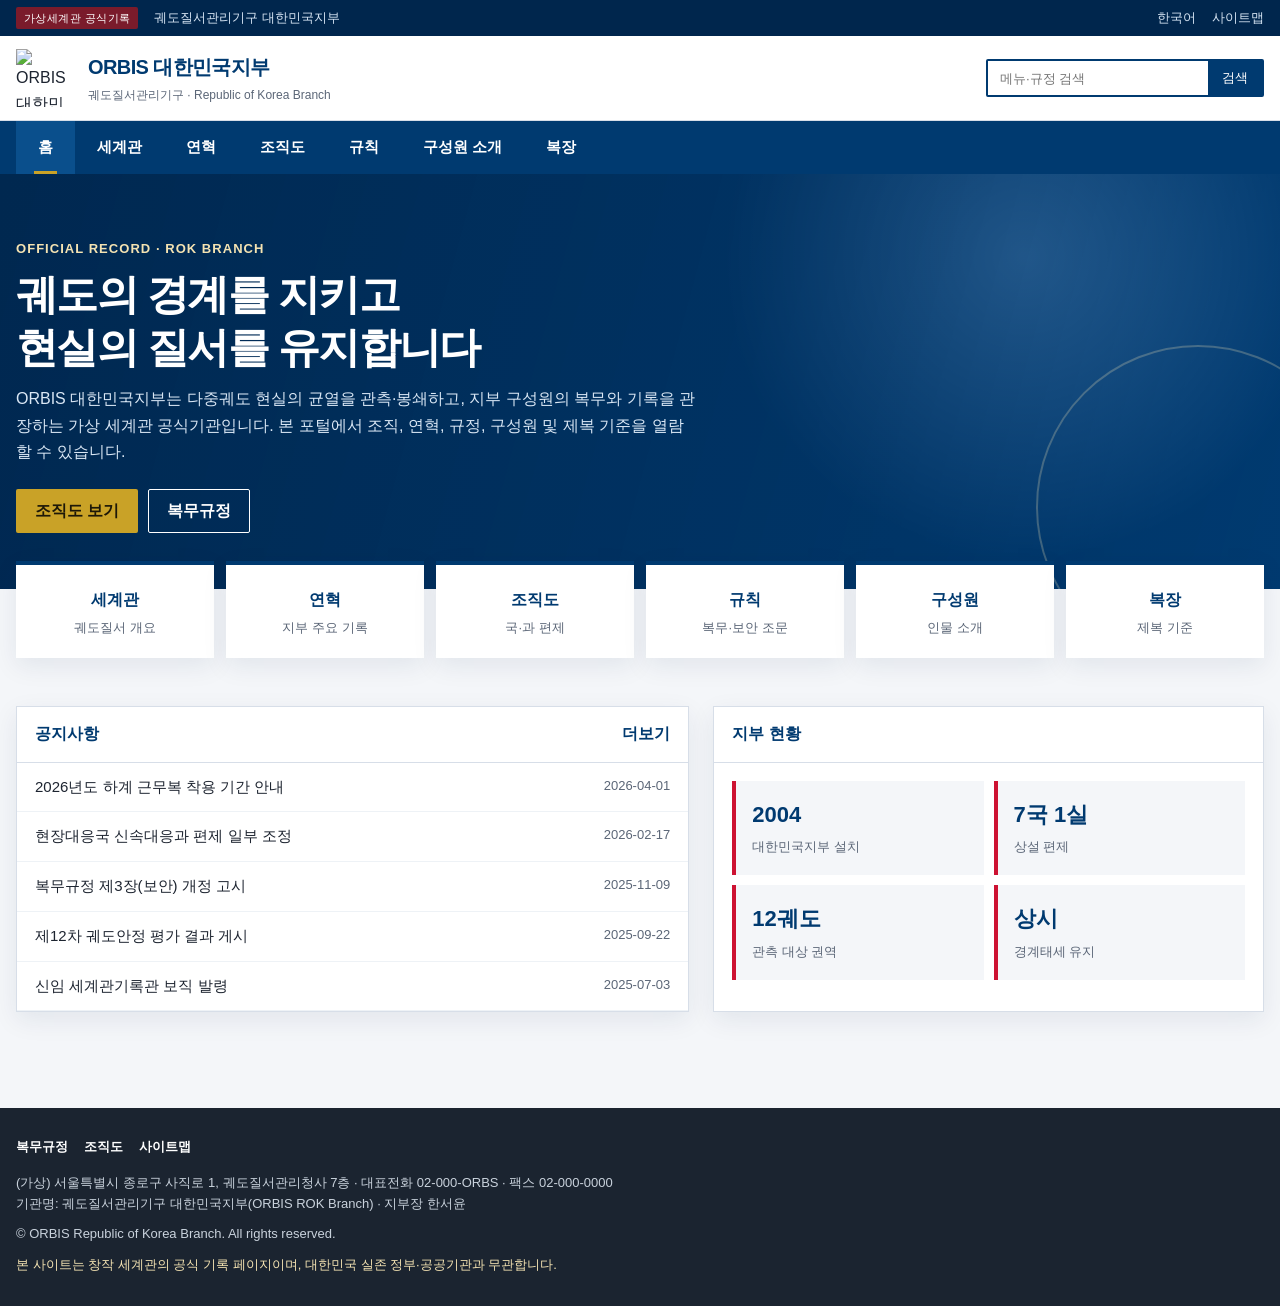
==== index.html @ 55500593 "ORBIS 대한민국지부 공식 포털을 GitHub Pages로 공개할 수 있게 초기 등록한다. Co-authored-by: Cursor <cursoragent@cursor.com>" ====
<!DOCTYPE html>
<html lang="ko">
<head>
  <meta charset="UTF-8">
  <meta name="viewport" content="width=device-width, initial-scale=1">
  <title>ORBIS 대한민국지부</title>
  <meta name="description" content="궤도질서관리기구 대한민국지부 공식 기록 포털">
  <link rel="stylesheet" href="https://cdn.jsdelivr.net/gh/orioncactus/pretendard/dist/web/static/pretendard.css">
  <link rel="stylesheet" href="css/style.css">
  <link rel="icon" href="img/emblem.svg" type="image/svg+xml">
</head>
<body>
  <div id="site-header"></div>
  <main id="content">
    <section class="hero">
      <div class="wrap">
        <p style="margin:0 0 10px;color:#f4e3b2;font-weight:700;letter-spacing:.08em;font-size:13px;">OFFICIAL RECORD · ROK BRANCH</p>
        <h1>궤도의 경계를 지키고<br>현실의 질서를 유지합니다</h1>
        <p>ORBIS 대한민국지부는 다중궤도 현실의 균열을 관측·봉쇄하고, 지부 구성원의 복무와 기록을 관장하는 가상 세계관 공식기관입니다. 본 포털에서 조직, 연혁, 규정, 구성원 및 제복 기준을 열람할 수 있습니다.</p>
        <div class="hero-actions">
          <a class="btn btn-gold" href="org/index.html">조직도 보기</a>
          <a class="btn btn-outline" href="rules/index.html">복무규정</a>
        </div>
      </div>
    </section>

    <div class="wrap">
      <nav class="quick" aria-label="주요 메뉴">
        <a href="world/index.html"><strong>세계관</strong><span>궤도질서 개요</span></a>
        <a href="history/index.html"><strong>연혁</strong><span>지부 주요 기록</span></a>
        <a href="org/index.html"><strong>조직도</strong><span>국·과 편제</span></a>
        <a href="rules/index.html"><strong>규칙</strong><span>복무·보안 조문</span></a>
        <a href="people/index.html"><strong>구성원</strong><span>인물 소개</span></a>
        <a href="uniform/index.html"><strong>복장</strong><span>제복 기준</span></a>
      </nav>
    </div>

    <section class="section">
      <div class="wrap grid-2">
        <article class="card">
          <div class="card-h">공지사항 <a href="history/index.html">더보기</a></div>
          <ul class="list">
            <li><a href="uniform/index.html">2026년도 하계 근무복 착용 기간 안내</a><time>2026-04-01</time></li>
            <li><a href="org/index.html">현장대응국 신속대응과 편제 일부 조정</a><time>2026-02-17</time></li>
            <li><a href="rules/index.html">복무규정 제3장(보안) 개정 고시</a><time>2025-11-09</time></li>
            <li><a href="world/index.html">제12차 궤도안정 평가 결과 게시</a><time>2025-09-22</time></li>
            <li><a href="people/index.html">신임 세계관기록관 보직 발령</a><time>2025-07-03</time></li>
          </ul>
        </article>
        <aside class="card">
          <div class="card-h">지부 현황</div>
          <div class="stat-grid">
            <div class="stat"><b>2004</b><span>대한민국지부 설치</span></div>
            <div class="stat"><b>7국 1실</b><span>상설 편제</span></div>
            <div class="stat"><b>12궤도</b><span>관측 대상 권역</span></div>
            <div class="stat"><b>상시</b><span>경계태세 유지</span></div>
          </div>
        </aside>
      </div>
    </section>
  </main>
  <footer class="site-footer" id="site-footer"></footer>
  <script src="js/app.js"></script>
</body>
</html>
---- css/style.css ----
:root {
  --navy: #003a70;
  --navy-deep: #00264d;
  --navy-mid: #0a4f8c;
  --red: #cd1232;
  --gold: #c9a227;
  --gold-soft: #f4e3b2;
  --line: #d7dee8;
  --bg: #f4f6f9;
  --text: #1d2430;
  --muted: #5b6677;
  --white: #fff;
  --shadow: 0 8px 24px rgba(0, 36, 77, 0.08);
  --max: 1280px;
}

* { box-sizing: border-box; }
html { scroll-behavior: smooth; }
body {
  margin: 0;
  font-family: "Pretendard", "Noto Sans KR", "Malgun Gothic", sans-serif;
  color: var(--text);
  background: var(--bg);
  line-height: 1.65;
}
a { color: inherit; text-decoration: none; }
img { max-width: 100%; display: block; }
button, input, select { font-family: inherit; }

.skip {
  position: absolute;
  left: -999px;
  top: 8px;
  background: var(--navy);
  color: #fff;
  padding: 8px 16px;
  z-index: 10000;
}
.skip:focus { left: 8px; }

.topbar {
  background: var(--navy-deep);
  color: #d5e4f3;
  font-size: 13px;
}
.topbar-inner, .header-inner, .gnb-inner, .wrap, .footer-inner {
  width: min(var(--max), calc(100% - 32px));
  margin: 0 auto;
}
.topbar-inner {
  display: flex;
  justify-content: space-between;
  align-items: center;
  min-height: 36px;
  gap: 16px;
}
.topbar a { color: #d5e4f3; }
.topbar a:hover { color: #fff; }
.top-links { display: flex; gap: 16px; flex-wrap: wrap; }
.badge-fict {
  background: #7a1b2b;
  color: #fff;
  padding: 2px 8px;
  border-radius: 2px;
  font-size: 11px;
  letter-spacing: 0.04em;
}

.site-header {
  background: #fff;
  border-bottom: 1px solid var(--line);
  position: sticky;
  top: 0;
  z-index: 50;
}
.header-inner {
  display: flex;
  align-items: center;
  justify-content: space-between;
  min-height: 84px;
  gap: 20px;
}
.brand {
  display: flex;
  align-items: center;
  gap: 14px;
}
.brand img { width: 58px; height: 58px; }
.brand-text strong {
  display: block;
  font-size: 20px;
  color: var(--navy);
  letter-spacing: -0.03em;
}
.brand-text span {
  display: block;
  font-size: 12px;
  color: var(--muted);
  margin-top: 2px;
}
.header-tools { display: flex; gap: 8px; align-items: center; }
.search-box {
  display: flex;
  border: 2px solid var(--navy);
  border-radius: 2px;
  overflow: hidden;
  background: #fff;
}
.search-box input {
  border: 0;
  padding: 8px 12px;
  min-width: 220px;
  outline: none;
}
.search-box button, .menu-toggle {
  background: var(--navy);
  color: #fff;
  border: 0;
  padding: 8px 14px;
  cursor: pointer;
}
.menu-toggle { display: none; }

.gnb { background: var(--navy); }
.gnb-inner { display: flex; }
.gnb a {
  color: #fff;
  padding: 14px 22px;
  font-weight: 600;
  font-size: 15px;
  position: relative;
}
.gnb a:hover, .gnb a[aria-current="page"] { background: var(--navy-mid); }
.gnb a[aria-current="page"]::after {
  content: "";
  position: absolute;
  left: 18px;
  right: 18px;
  bottom: 0;
  height: 3px;
  background: var(--gold);
}

.hero {
  background:
    linear-gradient(105deg, rgba(0, 38, 77, 0.92), rgba(0, 58, 112, 0.72)),
    radial-gradient(circle at 80% 20%, #8ec8ff 0, transparent 28%),
    #003a70;
  color: #fff;
  padding: 64px 0 56px;
  position: relative;
  overflow: hidden;
}
.hero::after {
  content: "";
  position: absolute;
  inset: auto -80px -80px auto;
  width: 320px;
  height: 320px;
  border: 2px solid rgba(244, 227, 178, 0.25);
  border-radius: 50%;
}
.hero h1 {
  margin: 0 0 12px;
  font-size: clamp(28px, 4vw, 42px);
  letter-spacing: -0.04em;
  line-height: 1.25;
}
.hero p { margin: 0 0 24px; max-width: 680px; color: #d9e7f5; }
.hero-actions { display: flex; gap: 10px; flex-wrap: wrap; }
.btn {
  display: inline-flex;
  align-items: center;
  justify-content: center;
  min-height: 44px;
  padding: 0 18px;
  border-radius: 2px;
  font-weight: 700;
  border: 1px solid transparent;
}
.btn-gold { background: var(--gold); color: #1d1808; }
.btn-outline { background: transparent; color: #fff; border-color: #fff; }
.btn-navy { background: var(--navy); color: #fff; }
.btn-line { background: #fff; color: var(--navy); border-color: var(--navy); }

.quick {
  display: grid;
  grid-template-columns: repeat(6, 1fr);
  gap: 12px;
  margin-top: -28px;
  position: relative;
  z-index: 2;
}
.quick a {
  background: #fff;
  padding: 22px 12px 18px;
  text-align: center;
  box-shadow: var(--shadow);
  border-top: 4px solid var(--navy);
}
.quick strong { display: block; color: var(--navy); }
.quick span { font-size: 13px; color: var(--muted); }

.section { padding: 48px 0; }
.section-title {
  display: flex;
  justify-content: space-between;
  align-items: end;
  margin-bottom: 18px;
  border-bottom: 2px solid var(--navy);
  padding-bottom: 10px;
}
.section-title h2 {
  margin: 0;
  font-size: 24px;
  color: var(--navy);
  letter-spacing: -0.03em;
}
.section-title a { color: var(--muted); font-size: 14px; }

.grid-2 { display: grid; grid-template-columns: 1.1fr 0.9fr; gap: 24px; }
.card {
  background: #fff;
  border: 1px solid var(--line);
  box-shadow: var(--shadow);
}
.card-h {
  display: flex;
  justify-content: space-between;
  align-items: center;
  padding: 14px 18px;
  border-bottom: 1px solid var(--line);
  font-weight: 800;
  color: var(--navy);
}
.list { list-style: none; margin: 0; padding: 0; }
.list li {
  display: flex;
  justify-content: space-between;
  gap: 12px;
  padding: 12px 18px;
  border-bottom: 1px solid #eef2f6;
  font-size: 15px;
}
.list time { color: var(--muted); font-size: 13px; white-space: nowrap; }
.stat-grid {
  display: grid;
  grid-template-columns: 1fr 1fr;
  gap: 10px;
  padding: 18px;
}
.stat {
  background: var(--bg);
  padding: 16px;
  border-left: 4px solid var(--red);
}
.stat b { display: block; font-size: 22px; color: var(--navy); }
.stat span { font-size: 13px; color: var(--muted); }

.page-hero {
  background: linear-gradient(90deg, var(--navy-deep), var(--navy-mid));
  color: #fff;
  padding: 28px 0 24px;
}
.crumb { font-size: 13px; color: #c9d8e8; margin-bottom: 8px; }
.crumb a { color: #e8f1fa; }
.page-hero h1 { margin: 0; font-size: 30px; letter-spacing: -0.03em; }
.page-hero p { margin: 8px 0 0; color: #d5e4f3; }

.panel { background: #fff; border: 1px solid var(--line); padding: 28px; }
.lead {
  font-size: 17px;
  color: #243044;
  background: #f7f1de;
  border-left: 4px solid var(--gold);
  padding: 14px 16px;
  margin: 0 0 22px;
}
h3 { color: var(--navy); letter-spacing: -0.02em; }
.meta-table, .doc-table {
  width: 100%;
  border-collapse: collapse;
  margin: 8px 0 24px;
}
.meta-table th, .meta-table td, .doc-table th, .doc-table td {
  border: 1px solid var(--line);
  padding: 10px 12px;
  text-align: left;
  vertical-align: top;
  font-size: 14px;
}
.meta-table th, .doc-table th {
  width: 160px;
  background: #eef3f8;
  color: var(--navy);
  font-weight: 700;
}

.org {
  display: flex;
  flex-direction: column;
  align-items: center;
  gap: 16px;
  padding: 12px 0 28px;
}
.org-box {
  min-width: 180px;
  text-align: center;
  padding: 12px 16px;
  border: 2px solid var(--navy);
  background: var(--navy);
  color: #fff;
  font-weight: 800;
}
.org-box small { display: block; font-weight: 500; opacity: 0.85; }
.org-row {
  display: flex;
  flex-wrap: wrap;
  justify-content: center;
  gap: 12px;
  width: 100%;
}
.org-unit {
  flex: 1 1 180px;
  max-width: 220px;
  border: 1px solid var(--line);
  background: #fff;
}
.org-unit h4 {
  margin: 0;
  padding: 10px;
  background: #e8eef6;
  color: var(--navy);
  text-align: center;
}
.org-unit ul { margin: 0; padding: 10px 16px 14px 28px; font-size: 14px; }

.timeline { border-left: 3px solid var(--navy); margin: 8px 0 0 8px; padding-left: 22px; }
.tl {
  position: relative;
  margin: 0 0 22px;
}
.tl::before {
  content: "";
  position: absolute;
  left: -29px;
  top: 6px;
  width: 11px;
  height: 11px;
  background: var(--red);
  border: 2px solid #fff;
  box-shadow: 0 0 0 2px var(--navy);
  border-radius: 50%;
}
.tl b { color: var(--navy); margin-right: 8px; }

.article h4 { margin-bottom: 6px; }
.article + .article { border-top: 1px dashed var(--line); padding-top: 16px; }
.clause { color: var(--muted); font-size: 14px; margin: 0 0 10px; }

.people {
  display: grid;
  grid-template-columns: repeat(2, 1fr);
  gap: 16px;
}
.person {
  display: grid;
  grid-template-columns: 96px 1fr;
  gap: 14px;
  border: 1px solid var(--line);
  background: #fff;
  padding: 16px;
}
.avatar {
  width: 96px;
  height: 120px;
  background: linear-gradient(180deg, #0a4f8c, #00264d);
  color: #f4e3b2;
  display: flex;
  align-items: center;
  justify-content: center;
  text-align: center;
  font-weight: 800;
  font-size: 13px;
  letter-spacing: 0.08em;
}
.person h3 { margin: 0 0 4px; font-size: 18px; }
.rank { color: var(--red); font-weight: 700; font-size: 13px; margin: 0 0 8px; }
.person p { margin: 0; font-size: 14px; color: #334; }

.uniform-grid {
  display: grid;
  grid-template-columns: repeat(2, 1fr);
  gap: 16px;
}
.uniform {
  border: 1px solid var(--line);
  background: #fff;
}
.uniform-art {
  height: 180px;
  display: grid;
  place-items: center;
  color: #fff;
  font-weight: 800;
}
.u1 { background: linear-gradient(160deg, #00264d, #0a4f8c); }
.u2 { background: linear-gradient(160deg, #1c3a5a, #4d647c); }
.u3 { background: linear-gradient(160deg, #1b2a1f, #3e5a43); }
.u4 { background: linear-gradient(160deg, #3a1c22, #7a2b3a); }
.uniform-body { padding: 16px 18px 20px; }
.swatches { display: flex; gap: 8px; margin: 10px 0; }
.swatch { width: 28px; height: 28px; border: 1px solid #ccc; }

.site-footer {
  background: #1b2430;
  color: #c9d2dc;
  padding: 28px 0 18px;
  margin-top: 48px;
  font-size: 13px;
}
.footer-links { display: flex; gap: 16px; flex-wrap: wrap; margin-bottom: 14px; }
.footer-links a { color: #fff; font-weight: 700; }
.site-footer address { font-style: normal; margin: 0 0 8px; }
.warn {
  color: #f4e3b2;
  margin-top: 10px;
}

.search-results { display: none; margin-top: 16px; }
.search-results.on { display: block; }

@media (max-width: 980px) {
  .quick { grid-template-columns: repeat(3, 1fr); }
  .grid-2, .people, .uniform-grid { grid-template-columns: 1fr; }
  .search-box input { min-width: 120px; }
}
@media (max-width: 760px) {
  .menu-toggle { display: inline-flex; }
  .gnb { display: none; }
  .gnb.open { display: block; }
  .gnb-inner { flex-direction: column; }
  .quick { grid-template-columns: repeat(2, 1fr); margin-top: 16px; }
  .header-inner { min-height: 72px; }
  .brand-text strong { font-size: 16px; }
}
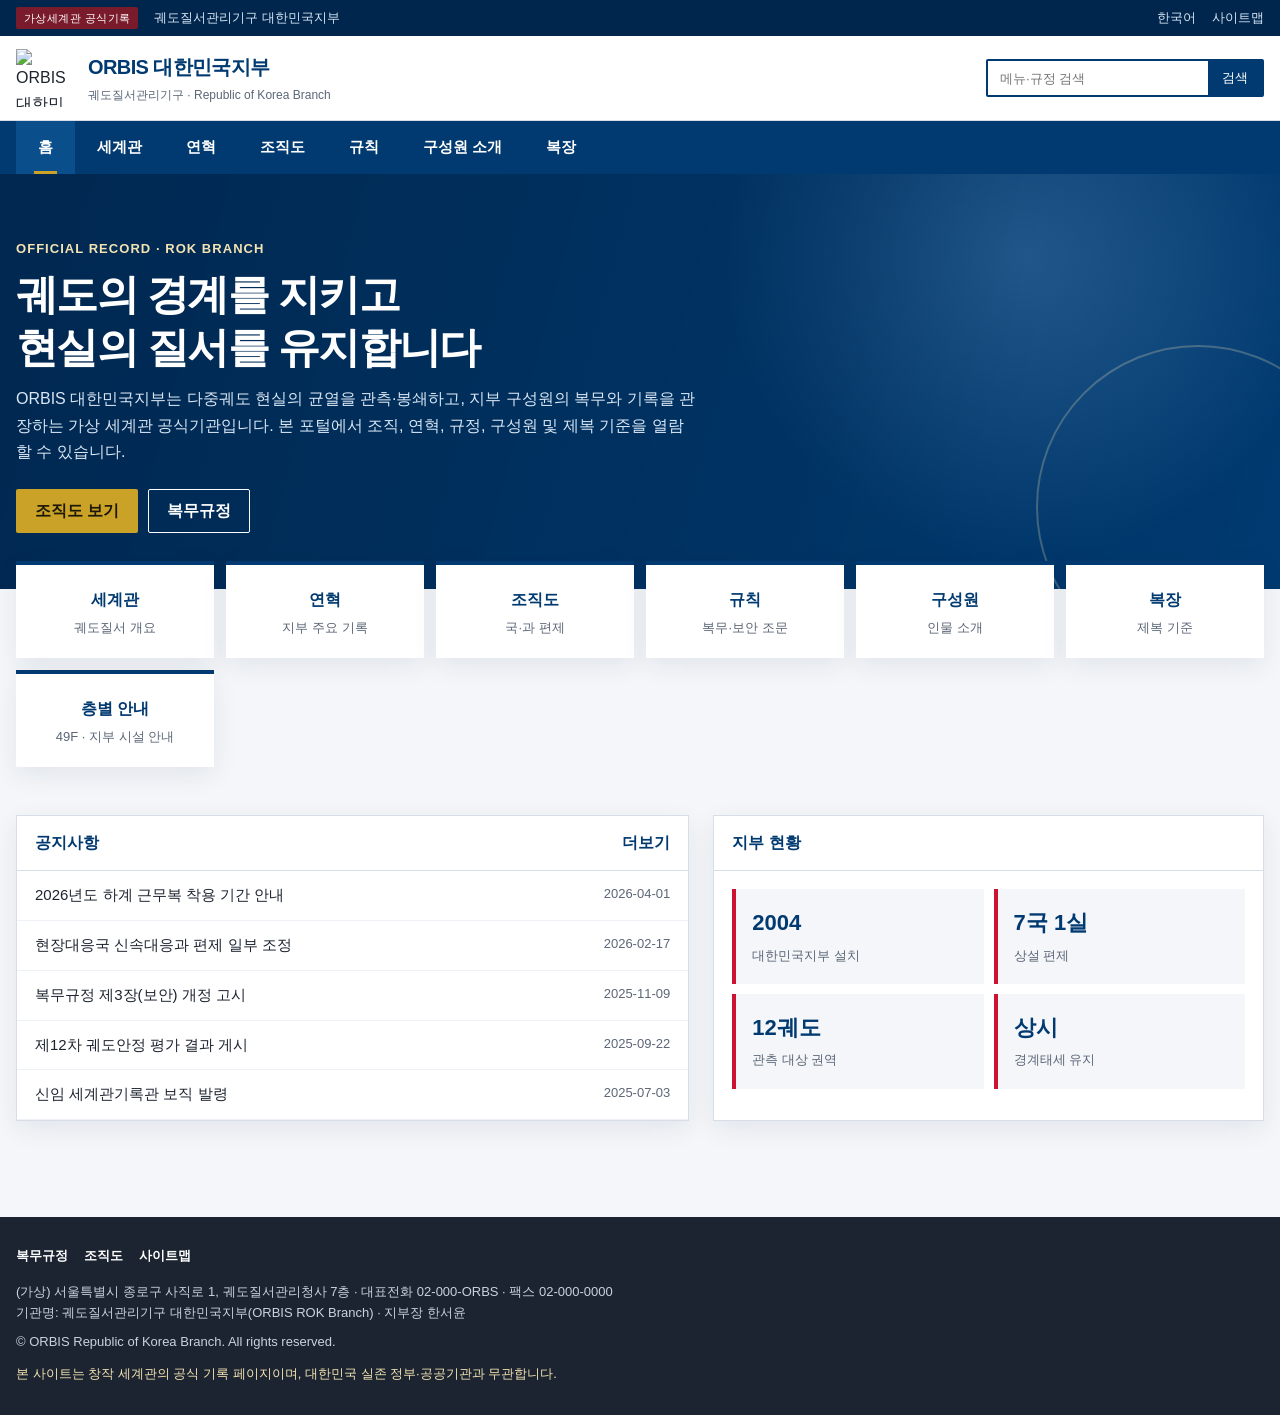
==== commit 31c7335d: "Update index.html" ====
--- a/index.html
+++ b/index.html
@@ -7,7 +7,7 @@
   <meta name="description" content="궤도질서관리기구 대한민국지부 공식 기록 포털">
   <link rel="stylesheet" href="https://cdn.jsdelivr.net/gh/orioncactus/pretendard/dist/web/static/pretendard.css">
   <link rel="stylesheet" href="css/style.css">
-  <link rel="icon" href="img/emblem.svg" type="image/svg+xml">
+  <link rel="icon" href="img/logo.png" type="image/png">
 </head>
 <body>
   <div id="site-header"></div>
@@ -32,6 +32,7 @@
         <a href="rules/index.html"><strong>규칙</strong><span>복무·보안 조문</span></a>
         <a href="people/index.html"><strong>구성원</strong><span>인물 소개</span></a>
         <a href="uniform/index.html"><strong>복장</strong><span>제복 기준</span></a>
+        <a href="floor/index.html"><strong>층별 안내</strong>  <span>49F · 지부 시설 안내</span></a>
       </nav>
     </div>
 
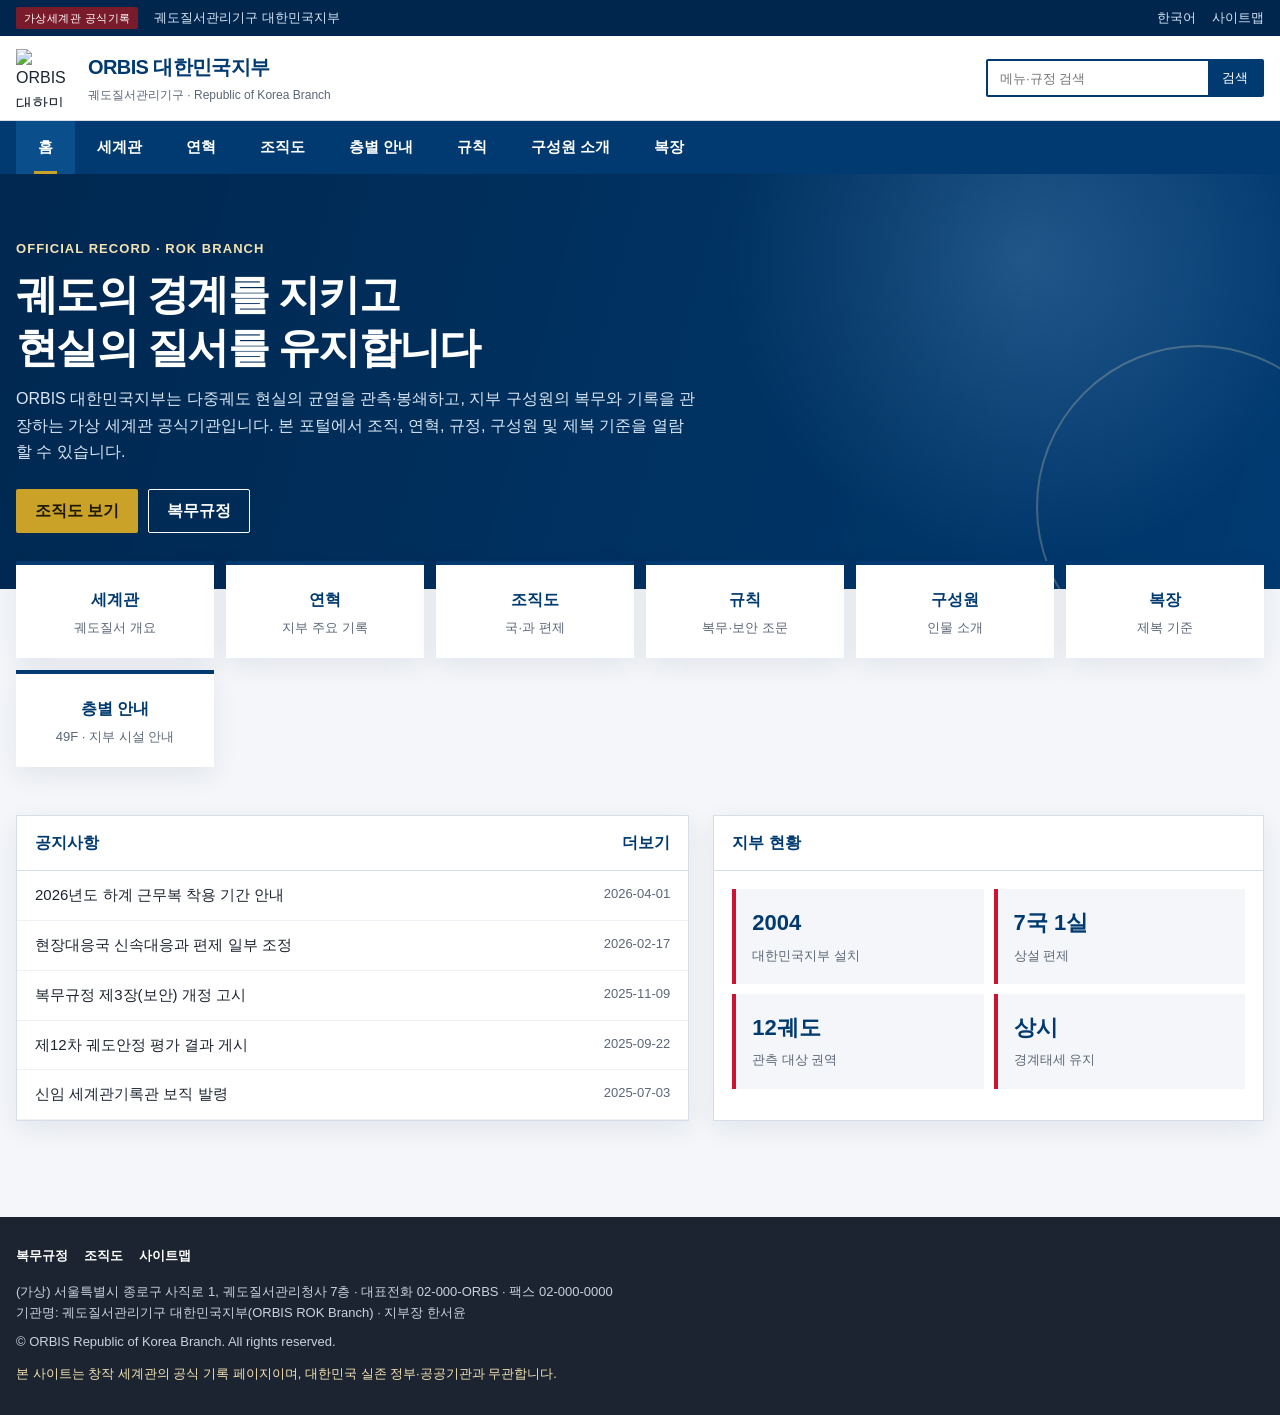
==== commit 602e0131: "Update index.html" ====
--- a/index.html
+++ b/index.html
@@ -7,7 +7,7 @@
   <meta name="description" content="궤도질서관리기구 대한민국지부 공식 기록 포털">
   <link rel="stylesheet" href="https://cdn.jsdelivr.net/gh/orioncactus/pretendard/dist/web/static/pretendard.css">
   <link rel="stylesheet" href="css/style.css">
-  <link rel="icon" href="img/logo.png" type="image/png">
+<link rel="icon" href="./img/logo.png" type="image/png">
 </head>
 <body>
   <div id="site-header"></div>
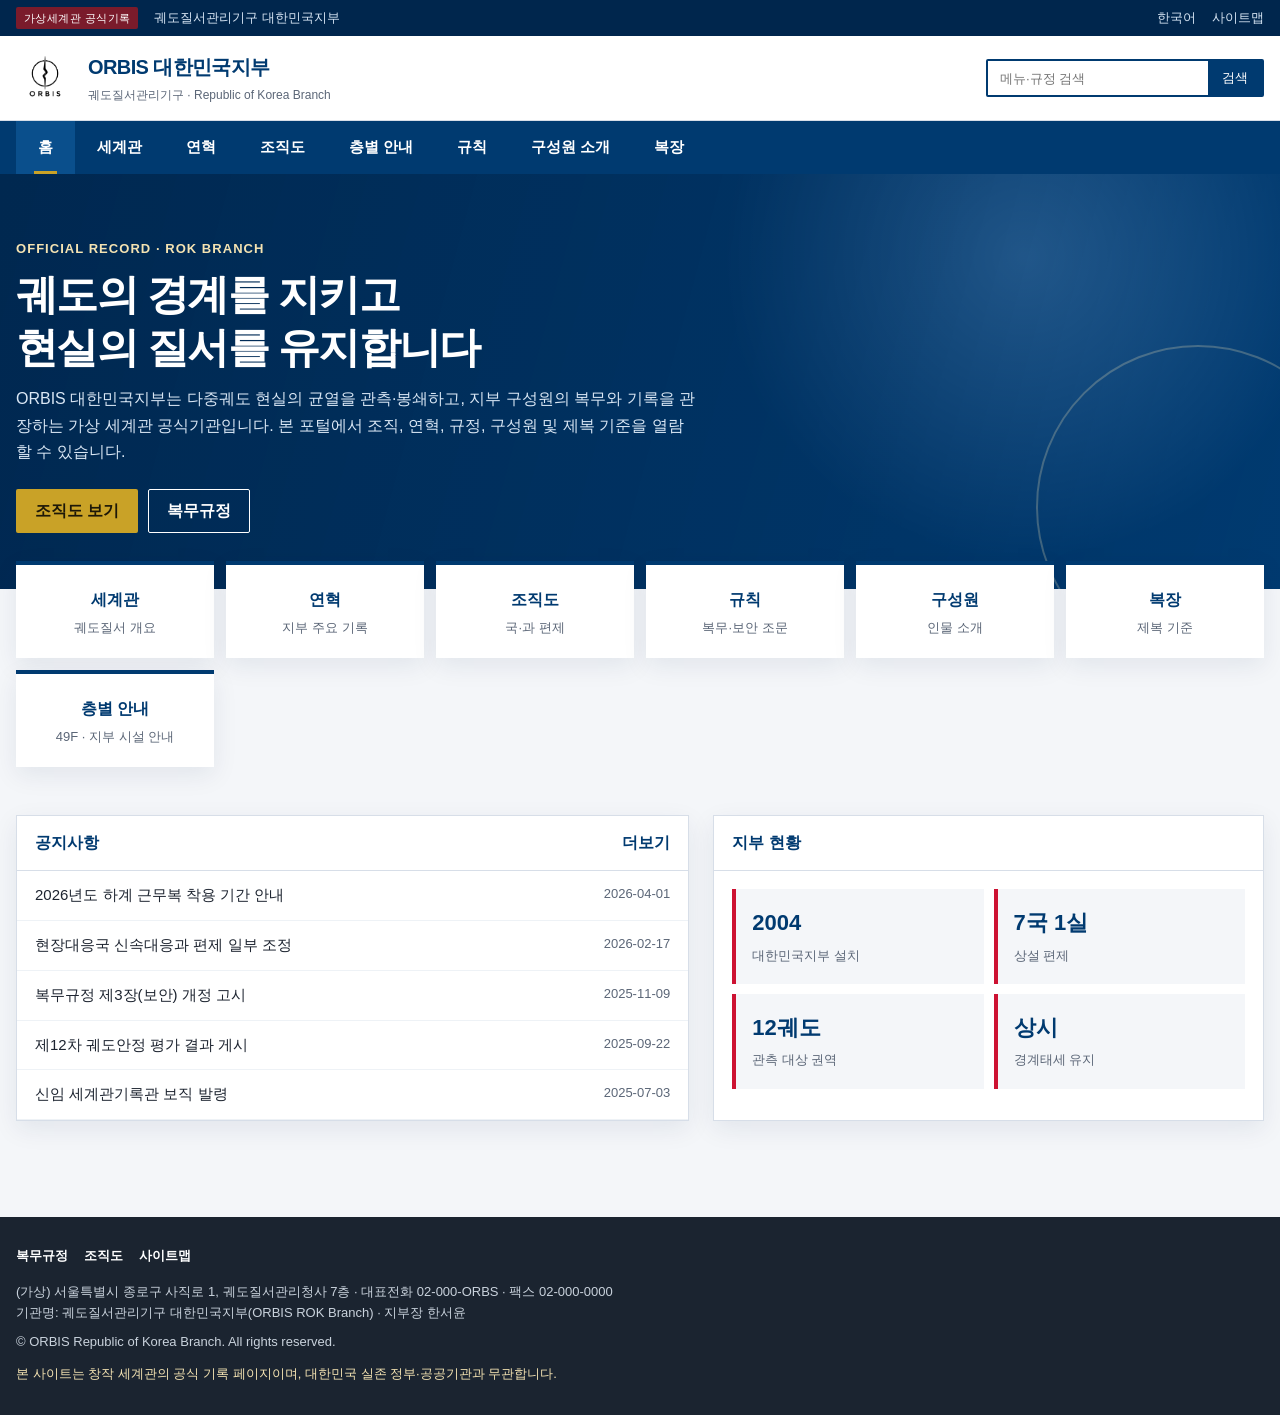
==== commit c694ee96: "Update index.html" ====
--- a/index.html
+++ b/index.html
@@ -4,13 +4,11 @@
   <meta charset="UTF-8">
   <meta name="viewport" content="width=device-width, initial-scale=1">
   <title>ORBIS 대한민국지부</title>
-  <meta name="description" content="궤도질서관리기구 대한민국지부 공식 기록 포털">
-  <link rel="stylesheet" href="https://cdn.jsdelivr.net/gh/orioncactus/pretendard/dist/web/static/pretendard.css">
   <link rel="stylesheet" href="css/style.css">
-<link rel="icon" href="./img/logo.png" type="image/png">
 </head>
 <body>
   <div id="site-header"></div>
+
   <main id="content">
     <section class="hero">
       <div class="wrap">
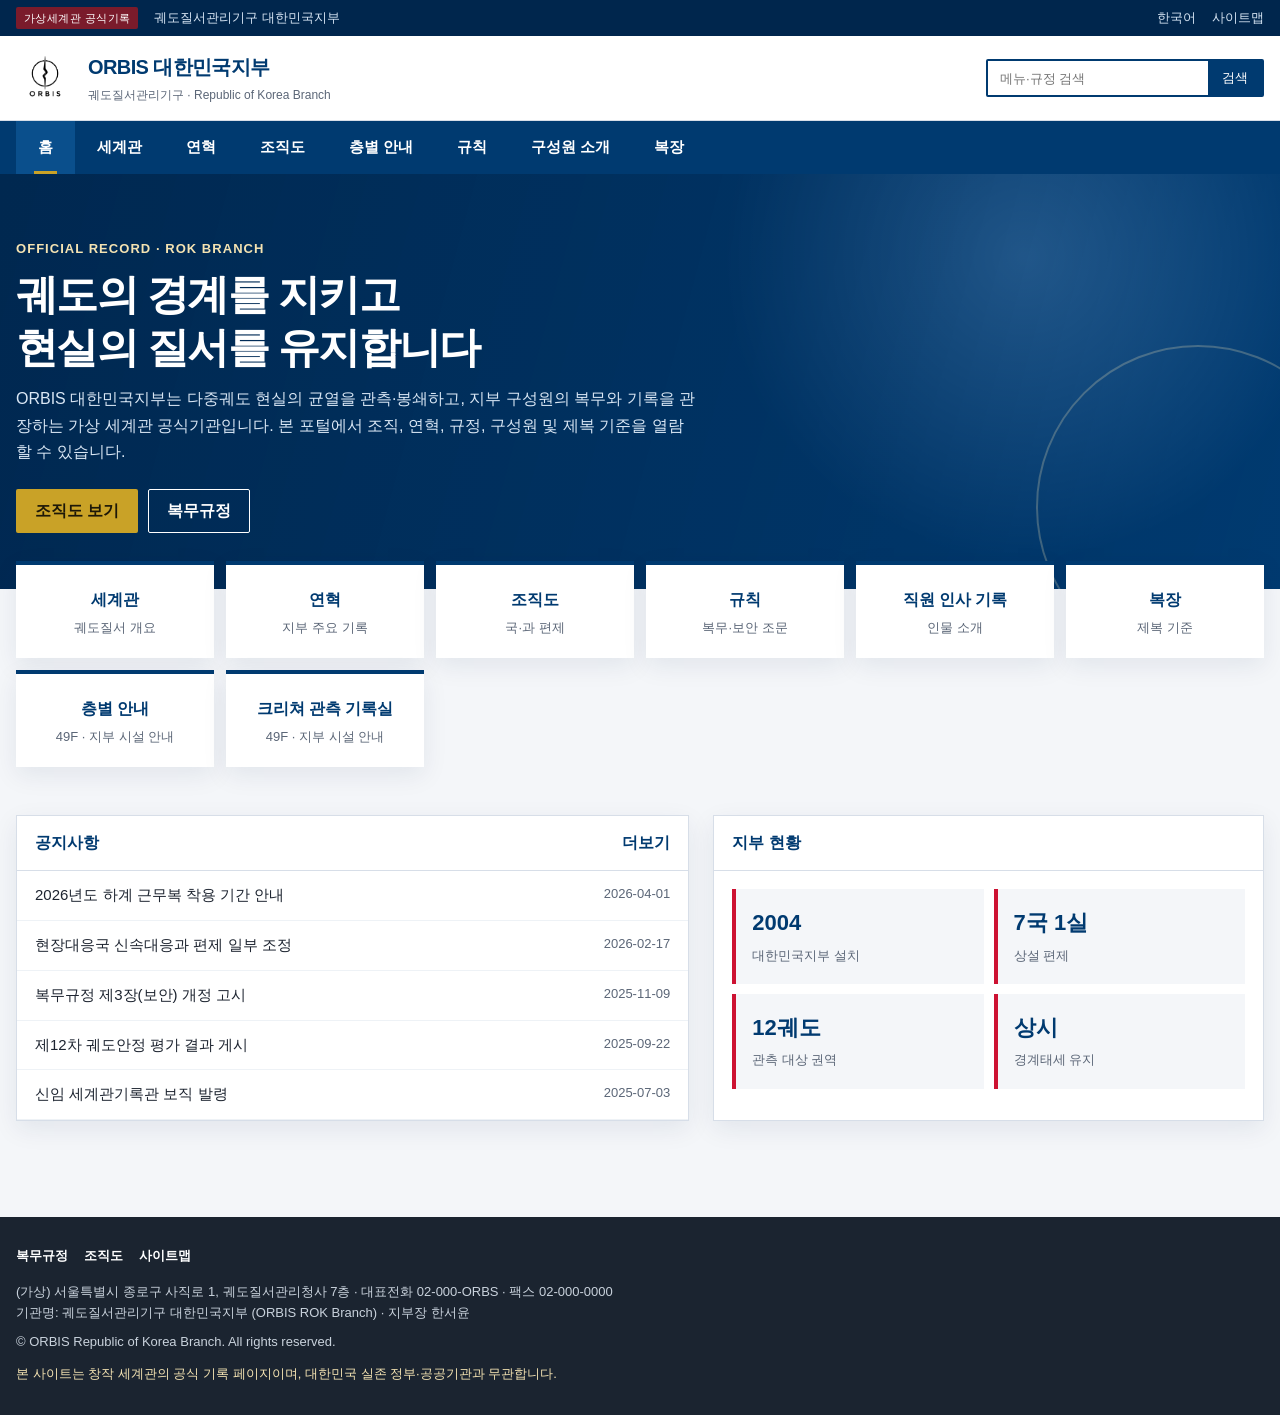
==== commit 1c93438a: "Update link text for people section in index.html" ====
--- a/index.html
+++ b/index.html
@@ -28,9 +28,10 @@
         <a href="history/index.html"><strong>연혁</strong><span>지부 주요 기록</span></a>
         <a href="org/index.html"><strong>조직도</strong><span>국·과 편제</span></a>
         <a href="rules/index.html"><strong>규칙</strong><span>복무·보안 조문</span></a>
-        <a href="people/index.html"><strong>구성원</strong><span>인물 소개</span></a>
+        <a href="people/index.html"><strong>직원 인사 기록</strong><span>인물 소개</span></a>
         <a href="uniform/index.html"><strong>복장</strong><span>제복 기준</span></a>
         <a href="floor/index.html"><strong>층별 안내</strong>  <span>49F · 지부 시설 안내</span></a>
+        <a href="world/creature.html"><strong>크리쳐 관측 기록실 </strong>  <span>49F · 지부 시설 안내</span></a>
       </nav>
     </div>
 
--- a/css/style.css
+++ b/css/style.css
@@ -444,3 +444,111 @@
   .header-inner { min-height: 72px; }
   .brand-text strong { font-size: 16px; }
 }
+
+/* ORBIS responsive header: consolidated mobile layout */
+@media (max-width: 768px) {
+  html, body { max-width: 100%; overflow-x: clip; }
+  #site-header, #site-header * { box-sizing: border-box; }
+  #site-header { width: 100%; min-width: 0; }
+  #site-header .topbar-inner,
+  #site-header .header-inner,
+  #site-header .gnb-inner {
+    width: calc(100% - 32px);
+    max-width: 100%;
+    min-width: 0;
+    margin-inline: auto;
+  }
+  #site-header .topbar-inner {
+    display: flex;
+    flex-wrap: wrap;
+    gap: 5px 12px;
+    padding: 8px 0;
+  }
+  #site-header .top-links { gap: 6px 12px; min-width: 0; }
+  #site-header .top-links:first-child > span:not(.badge-fict) { display: none; }
+  #site-header .header-inner {
+    display: flex;
+    flex-direction: column;
+    align-items: stretch;
+    gap: 12px;
+    padding: 14px 0;
+    min-height: 0;
+  }
+  #site-header .brand {
+    display: flex;
+    flex-direction: row;
+    align-items: center;
+    width: 100%;
+    min-width: 0;
+    gap: 12px;
+  }
+  #site-header .brand img {
+    width: 48px;
+    height: 48px;
+    flex: 0 0 48px;
+    object-fit: contain;
+  }
+  #site-header .brand-text { display: block; flex: 1; min-width: 0; }
+  #site-header .brand-text strong {
+    display: block;
+    font-size: clamp(16px, 4.5vw, 20px);
+    line-height: 1.3;
+    word-break: keep-all;
+    overflow-wrap: break-word;
+    white-space: normal;
+  }
+  #site-header .brand-text span {
+    display: block;
+    margin-top: 3px;
+    font-size: 11px;
+    line-height: 1.35;
+    word-break: keep-all;
+    overflow-wrap: break-word;
+  }
+  #site-header .header-tools {
+    display: flex;
+    flex-direction: row;
+    align-items: stretch;
+    width: 100%;
+    min-width: 0;
+    gap: 8px;
+  }
+  #site-header .search-box {
+    display: flex;
+    flex: 1 1 auto;
+    min-width: 0;
+    width: auto;
+  }
+  #site-header .search-box input {
+    flex: 1 1 auto;
+    width: 0;
+    min-width: 0;
+    padding: 9px 8px;
+    font-size: 13px;
+  }
+  #site-header .search-box button {
+    flex: 0 0 auto;
+    padding: 8px 10px;
+    white-space: nowrap;
+  }
+  #site-header .menu-toggle {
+    display: inline-flex;
+    flex: 0 0 auto;
+    align-items: center;
+    justify-content: center;
+    padding: 8px 12px;
+    white-space: nowrap;
+  }
+  #site-header .gnb { display: none; }
+  #site-header .gnb.open { display: block; }
+  #site-header .gnb-inner { display: flex; flex-direction: column; }
+  #site-header .gnb a { display: block; padding: 12px 16px; }
+  .quick { grid-template-columns: repeat(2, minmax(0, 1fr)); }
+  .list li { flex-wrap: wrap; }
+}
+@media (max-width: 360px) {
+  #site-header .brand img { width: 42px; height: 42px; flex-basis: 42px; }
+  #site-header .brand-text strong { font-size: 16px; }
+  #site-header .brand-text span { font-size: 10px; }
+  #site-header .search-box button { padding-inline: 8px; }
+}
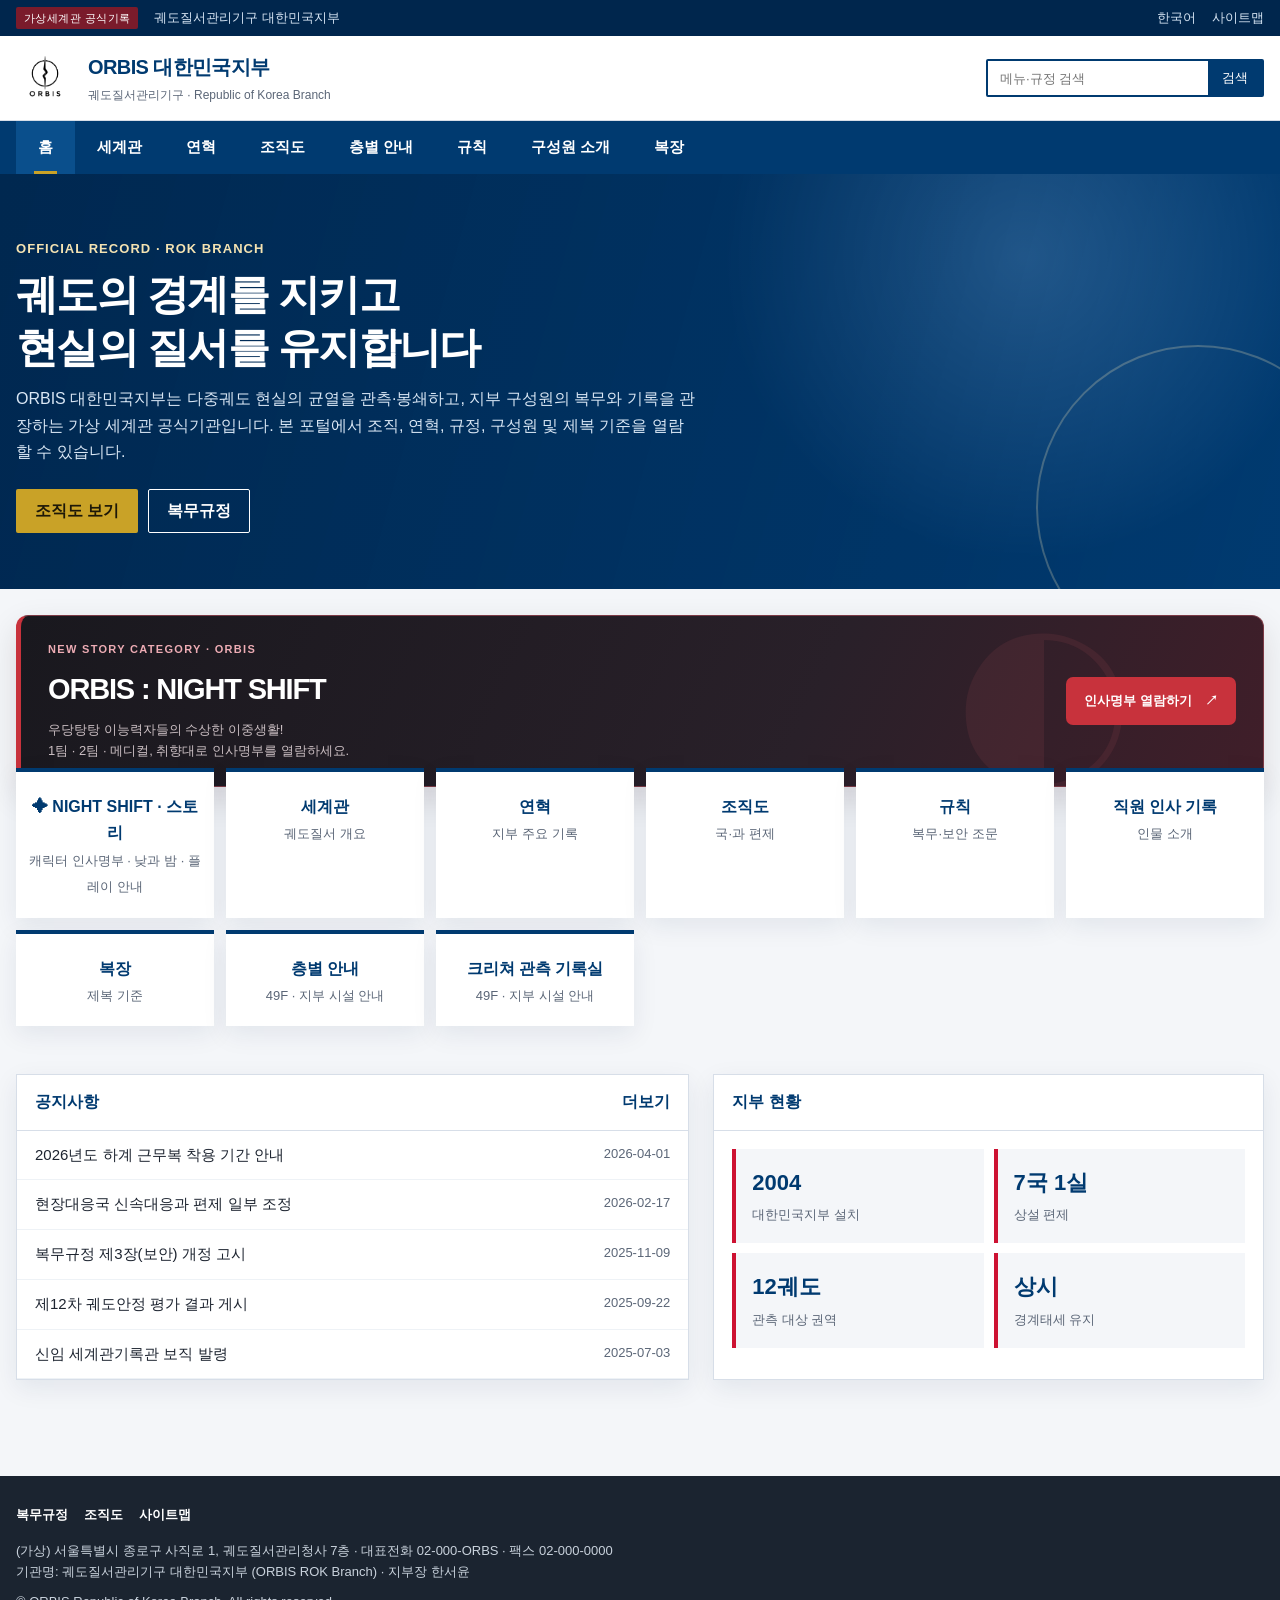
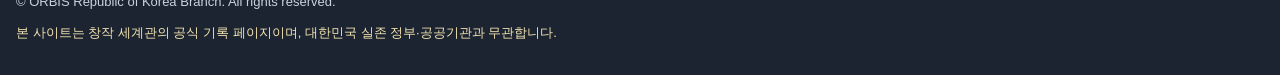
==== commit d32eed2a: "Feature NIGHT SHIFT story category on ORBIS homepage" ====
--- a/index.html
+++ b/index.html
@@ -5,6 +5,18 @@
   <meta name="viewport" content="width=device-width, initial-scale=1">
   <title>ORBIS 대한민국지부</title>
   <link rel="stylesheet" href="css/style.css">
+  <style>
+    .nightshift-entry{padding:26px 0 9px}
+    .nightshift-card{position:relative;display:flex;align-items:center;justify-content:space-between;gap:24px;overflow:hidden;padding:24px 27px;border-radius:12px;border:1px solid #7c3a45;border-left:5px solid #c8323c;background:linear-gradient(115deg,#19181e,#292029 63%,#401e29);color:#f8f5f5;box-shadow:0 12px 32px rgba(30,10,15,.12)}
+    .nightshift-card::after{content:"◐";position:absolute;right:132px;top:-46px;font-size:174px;color:rgba(235,100,110,.09);pointer-events:none}
+    .nightshift-copy{z-index:1}
+    .nightshift-kicker{display:block;color:#edacb4;font-size:11px;font-weight:800;letter-spacing:.12em;margin-bottom:7px}
+    .nightshift-card h2{margin:0 0 7px;color:#fff;font-size:clamp(21px,3.5vw,29px);letter-spacing:-.04em}
+    .nightshift-card p{margin:0;color:#cbbfc3;font-size:13px;line-height:1.6}
+    .nightshift-link{z-index:1;display:inline-flex;align-items:center;justify-content:center;flex:none;padding:13px 18px;border-radius:7px;background:#c8323c;color:#fff!important;text-decoration:none;font-weight:800;font-size:13px;white-space:nowrap}
+    .nightshift-link:hover,.nightshift-link:focus-visible{background:#a92733}
+    @media(max-width:670px){.nightshift-entry{padding:16px 0 8px}.nightshift-card{align-items:stretch;flex-direction:column;padding:19px 18px;gap:16px}.nightshift-link{width:100%}.nightshift-card::after{right:-10px;top:-18px}}
+  </style>
 </head>
 <body>
   <div id="site-header"></div>
@@ -22,8 +34,22 @@
       </div>
     </section>
 
+    <section class="nightshift-entry" aria-labelledby="nightshift-home-title">
+      <div class="wrap">
+        <div class="nightshift-card">
+          <div class="nightshift-copy">
+            <span class="nightshift-kicker">NEW STORY CATEGORY · ORBIS</span>
+            <h2 id="nightshift-home-title">ORBIS : NIGHT SHIFT</h2>
+            <p>우당탕탕 이능력자들의 수상한 이중생활!<br>1팀 · 2팀 · 메디컬, 취향대로 인사명부를 열람하세요.</p>
+          </div>
+          <a class="nightshift-link" href="night-shift/index.html" aria-label="ORBIS NIGHT SHIFT 스토리 시작페이지 열기">인사명부 열람하기　↗</a>
+        </div>
+      </div>
+    </section>
+
     <div class="wrap">
       <nav class="quick" aria-label="주요 메뉴">
+        <a href="night-shift/index.html"><strong>✦ NIGHT SHIFT · 스토리</strong><span>캐릭터 인사명부 · 낮과 밤 · 플레이 안내</span></a>
         <a href="world/index.html"><strong>세계관</strong><span>궤도질서 개요</span></a>
         <a href="history/index.html"><strong>연혁</strong><span>지부 주요 기록</span></a>
         <a href="org/index.html"><strong>조직도</strong><span>국·과 편제</span></a>
